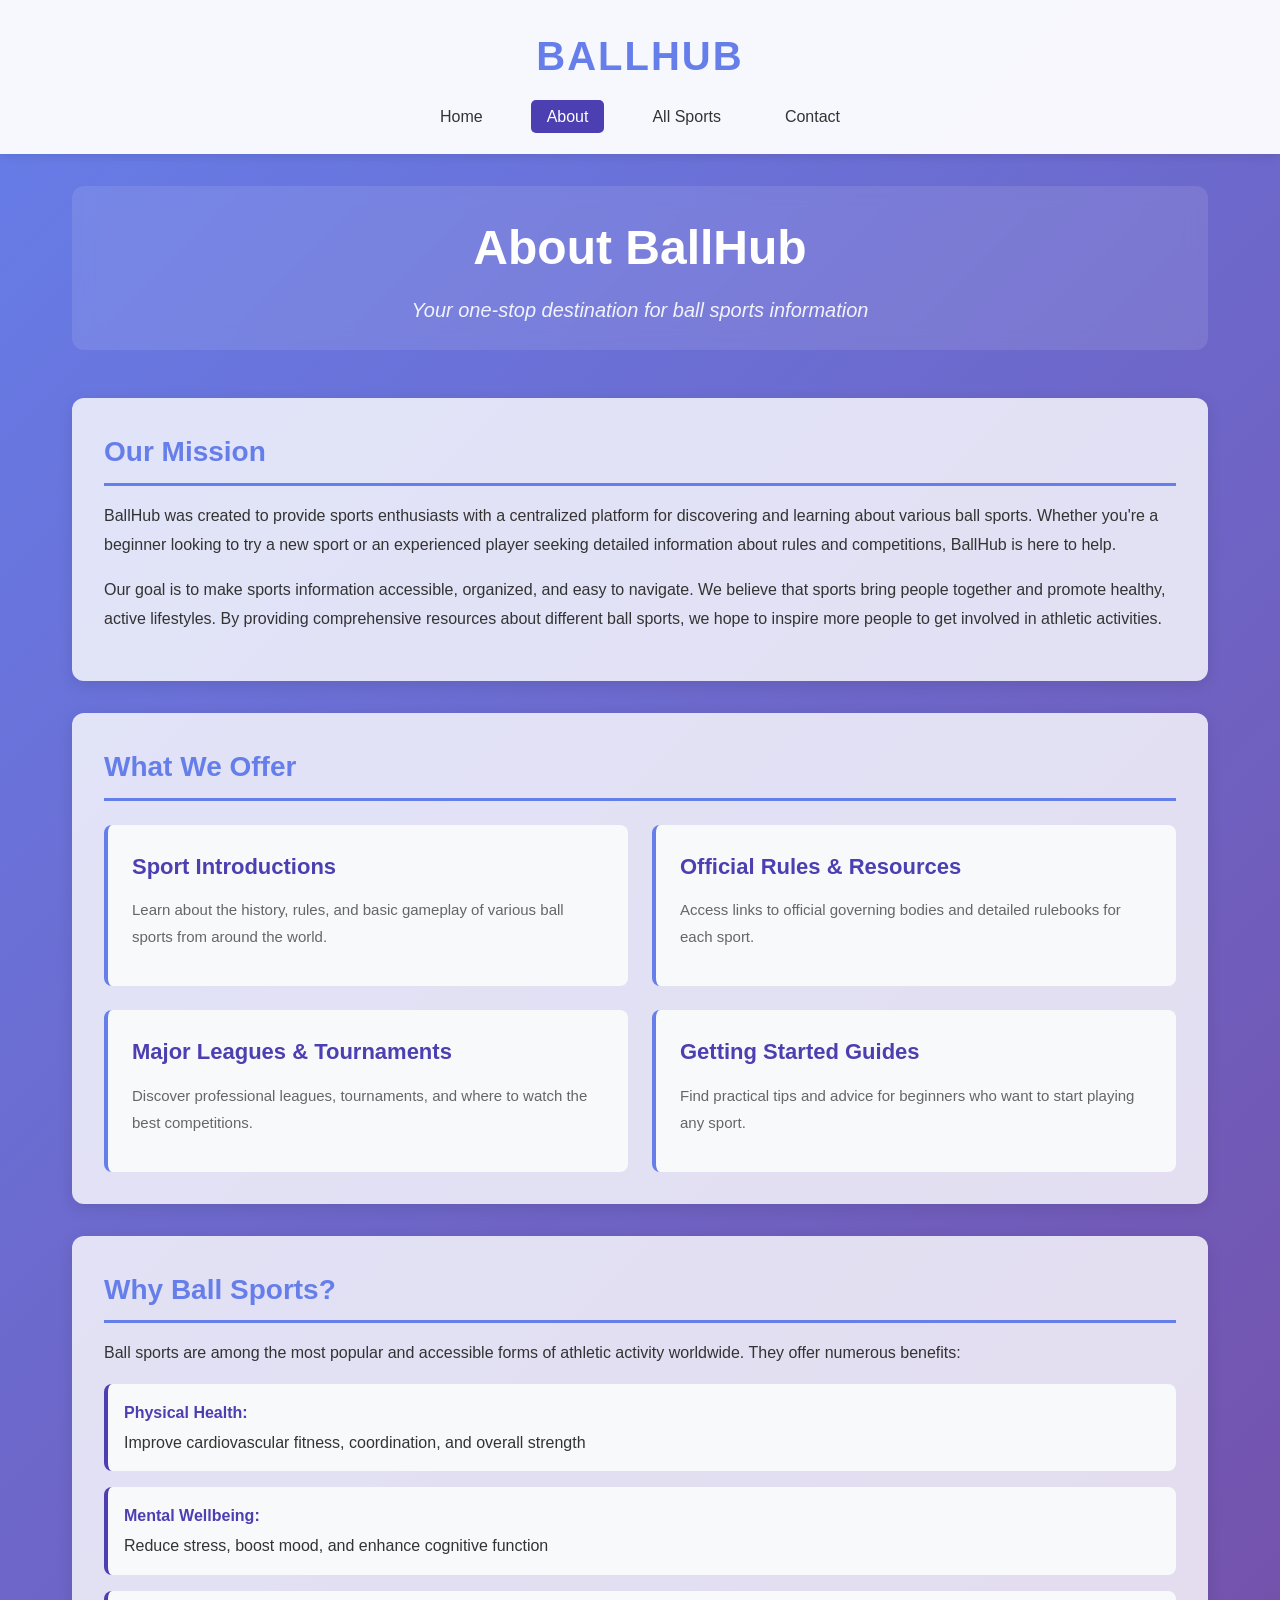
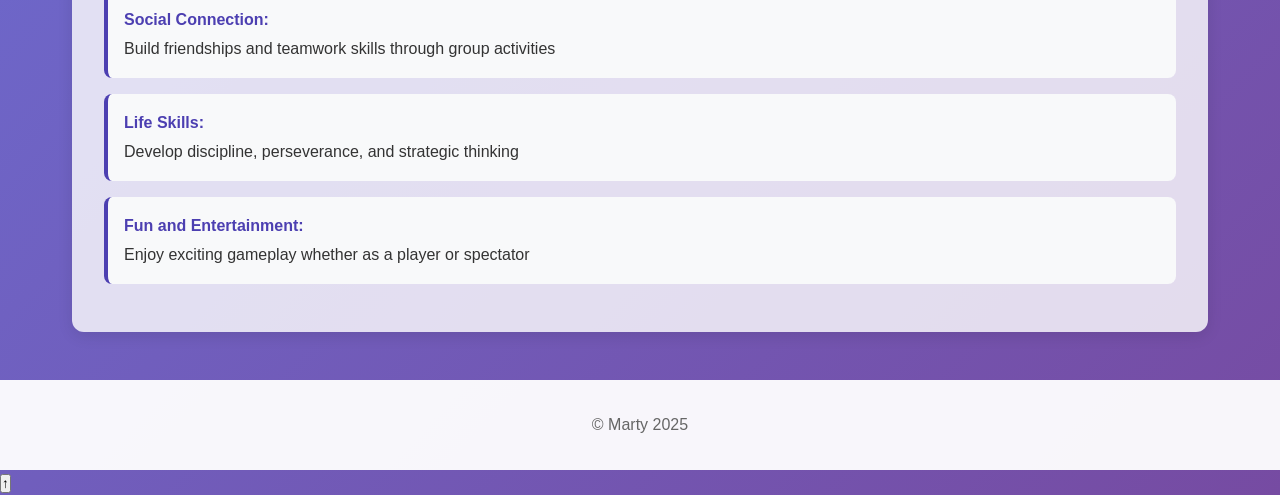
==== about.html @ 860aee1d "Add files via upload" ====
<!DOCTYPE html>
<html lang="en">
<head>
    <meta charset="UTF-8">
    <meta name="viewport" content="width=device-width, initial-scale=1.0">
    <title>About - BallHub</title>
    <link rel="stylesheet" href="css/ball.css">
</head>
<body>
    <!-- Skip to Main Content Link -->
    <a href="#main-content" class="skip-link">Skip to Main Content</a>

    <!-- Header Section -->
    <header>
        <h1 class="site-title">BallHub</h1>
        <nav>
            <ul class="nav-menu">
                <li><a href="index.html">Home</a></li>
                <li><a href="about.html" class="active">About</a></li>
                <li><a href="sports.html">All Sports</a></li>
                <li><a href="contact.html">Contact</a></li>
            </ul>
        </nav>
    </header>

    <!-- Main Content -->
    <main id="main-content">
        <!-- Page Title -->
        <section class="page-header">
            <h2>About BallHub</h2>
            <p class="subtitle">Your one-stop destination for ball sports information</p>
        </section>

        <!-- Mission Section -->
        <section class="content-section">
            <h3>Our Mission</h3>
            <p>BallHub was created to provide sports enthusiasts with a centralized platform for discovering and learning about various ball sports. Whether you're a beginner looking to try a new sport or an experienced player seeking detailed information about rules and competitions, BallHub is here to help.</p>
            <p>Our goal is to make sports information accessible, organized, and easy to navigate. We believe that sports bring people together and promote healthy, active lifestyles. By providing comprehensive resources about different ball sports, we hope to inspire more people to get involved in athletic activities.</p>
        </section>

        <!-- What We Offer Section -->
        <section class="content-section">
            <h3>What We Offer</h3>
            <div class="leagues-grid">
                <div class="league-card">
                    <h4>Sport Introductions</h4>
                    <p>Learn about the history, rules, and basic gameplay of various ball sports from around the world.</p>
                </div>
                <div class="league-card">
                    <h4>Official Rules & Resources</h4>
                    <p>Access links to official governing bodies and detailed rulebooks for each sport.</p>
                </div>
                <div class="league-card">
                    <h4>Major Leagues & Tournaments</h4>
                    <p>Discover professional leagues, tournaments, and where to watch the best competitions.</p>
                </div>
                <div class="league-card">
                    <h4>Getting Started Guides</h4>
                    <p>Find practical tips and advice for beginners who want to start playing any sport.</p>
                </div>
            </div>
        </section>

        <!-- Why Ball Sports Section -->
        <section class="content-section">
            <h3>Why Ball Sports?</h3>
            <p>Ball sports are among the most popular and accessible forms of athletic activity worldwide. They offer numerous benefits:</p>
            <ul class="tips-list">
                <li><strong>Physical Health:</strong> Improve cardiovascular fitness, coordination, and overall strength</li>
                <li><strong>Mental Wellbeing:</strong> Reduce stress, boost mood, and enhance cognitive function</li>
                <li><strong>Social Connection:</strong> Build friendships and teamwork skills through group activities</li>
                <li><strong>Life Skills:</strong> Develop discipline, perseverance, and strategic thinking</li>
                <li><strong>Fun and Entertainment:</strong> Enjoy exciting gameplay whether as a player or spectator</li>
            </ul>
        </section>

    </main>

    <!-- Footer -->
    <footer>
        <p>&copy; Marty 2025</p>
    </footer>
    <script src="js/script.js"></script>
</body>
</html>
---- css/ball.css ----
/* Reset and Base Styles */
* {
    margin: 0;
    padding: 0;
    box-sizing: border-box;
}

body {
    font-family: 'Segoe UI', Tahoma, Geneva, Verdana, sans-serif;
    line-height: 1.6;
    color: #333;
    background: linear-gradient(135deg, #667eea 0%, #764ba2 100%);
    min-height: 100vh;
}

body.basketball-page {
    background: url('../image/basketball2.jpg');
    background-size: cover;
    background-repeat: no-repeat;
    background-attachment: fixed;
}

body.soccer-page {
    background: url('../image/soccer1.jpg');
    background-size: cover;
    background-repeat: no-repeat;
    background-attachment: fixed;
}

body.football-page {
    background: url('../image/football2.jpg');
    background-size: cover;
    background-repeat: no-repeat;
    background-attachment: fixed;
}



/* Skip to Main Content Link */
.skip-link {
    position: absolute;
    top: -100px;
    left: 0;
    background: #000;
    color: #fff;
    padding: 8px 16px;
    text-decoration: none;
    border-radius: 0 0 4px 0;
    z-index: 100;
}

.skip-link:focus {
    top: 0;
}

/* Header Styles */
header {
    background: rgba(255, 255, 255, 0.95);
    box-shadow: 0 2px 10px rgba(0, 0, 0, 0.1);
    padding: 24px 32px;
    position: sticky;
    top: 0;
    z-index: 50;
}

.site-title {
    text-align: center;
    font-size: 40px;
    color: #667eea;
    margin-bottom: 16px;
    font-weight: bold;
    text-transform: uppercase;
    letter-spacing: 2px;
}

/* Navigation */
nav {
    max-width: 1200px;
    margin: 0 auto;
}

.nav-menu {
    display: flex;
    justify-content: center;
    gap: 32px;
    list-style: none;
    flex-wrap: wrap;
}

.nav-menu a {
    text-decoration: none;
    color: #333;
    font-weight: 500;
    padding: 8px 16px;
    border-radius: 5px;
    transition: all 0.3s ease;
}

.nav-menu a:hover,
.nav-menu a.active {
    background: #4c3fb1;
    color: white;
}

/* Main Content */
main {
    max-width: 1200px;
    margin: 32px auto;
    padding: 0 32px;
}

/* Page Header */
.page-header {
    text-align: center;
    color: white;
    margin-bottom: 48px;
    padding: 24px;
    background: rgba(255, 255, 255, 0.1);
    border-radius: 12px;
    backdrop-filter: blur(10px);
}

.page-header h2 {
    font-size: 48px;
    margin-bottom: 8px;
    font-weight: bold;
}

.subtitle {
    font-size: 20px;
    opacity: 0.9;
    font-style: italic;
}

/* Content Sections */
.content-section {
    background: rgba(255, 255, 255, 0.8);
    padding: 32px;
    margin-bottom: 32px;
    border-radius: 12px;
    box-shadow: 0 4px 15px rgba(0, 0, 0, 0.1);
}

.content-section h3 {
    font-size: 28px;
    color: #667eea;
    margin-bottom: 16px;
    border-bottom: 3px solid #667eea;
    padding-bottom: 8px;
}

.content-section p {
    margin-bottom: 16px;
    font-size: 16px;
    line-height: 1.8;
}

/* Resource Lists */
.resource-list {
    list-style: none;
    padding-left: 0;
}

.resource-list li {
    margin-bottom: 16px;
    padding-left: 24px;
    position: relative;
}

.resource-list li:before {
    content: "→";
    position: absolute;
    left: 0;
    color: #667eea;
    font-weight: bold;
}

.resource-list a {
    color: #667eea;
    text-decoration: none;
    font-weight: 500;
    transition: color 0.3s ease;
}

.resource-list a:hover {
    color: #764ba2;
    text-decoration: underline;
}

/* Leagues Grid */
.leagues-grid {
    display: grid;
    grid-template-columns: repeat(2, 1fr);
    gap: 24px;
    margin-top: 24px;
}

.league-card {
    background: #f8f9fa;
    padding: 24px;
    border-radius: 8px;
    border-left: 4px solid #667eea;
    transition: transform 0.3s ease, box-shadow 0.3s ease;
}

.league-card:hover {
    transform: translateX(5px);
    box-shadow: 0 4px 12px rgba(0, 0, 0, 0.1);
}

.league-card h4 {
    font-size: 22px;
    color: #4c3fb1;
    margin-bottom: 12px;
}

.league-card p {
    font-size: 15px;
    color: #666;
    margin-bottom: 12px;
}

.league-card a {
    display: inline-block;
    color: #4c3fb1;
    text-decoration: none;
    font-weight: 500;
    padding: 8px 16px;
    border: 2px solid #4c3fb1;
    border-radius: 5px;
    transition: all 0.3s ease;
}

.league-card a:hover {
    background: #4c3fb1;
    color: white;
}

/* Tips List */
.tips-list {
    list-style: none;
    padding-left: 0;
}

.tips-list li {
    margin-bottom: 16px;
    padding: 16px;
    background: #f8f9fa;
    border-radius: 8px;
    border-left: 4px solid #4c3fb1;
}

.tips-list strong {
    color: #4c3fb1;
    display: block;
    margin-bottom: 4px;
}

/* Footer */
footer {
    background: rgba(255, 255, 255, 0.95);
    text-align: center;
    padding: 32px;
    margin-top: 48px;
}

footer p {
    color: #666;
    font-size: 16px;
}

/* Responsive Design */
@media (max-width: 768px) {
    .site-title {
        font-size: 32px;
    }

    .nav-menu {
        gap: 16px;
    }

    .page-header h2 {
        font-size: 36px;
    }

    .content-section {
        padding: 24px;
    }

    .content-section h3 {
        font-size: 24px;
    }

    .leagues-grid {
        grid-template-columns: 1fr;
    }
}

@media (max-width: 480px) {
    main {
        padding: 0 16px;
    }

    .nav-menu {
        flex-direction: column;
        gap: 8px;
    }

    .page-header h2 {
        font-size: 28px;
    }

    .content-section {
        padding: 16px;
    }

    .subtitle {
        font-size: 16px;
    }
}
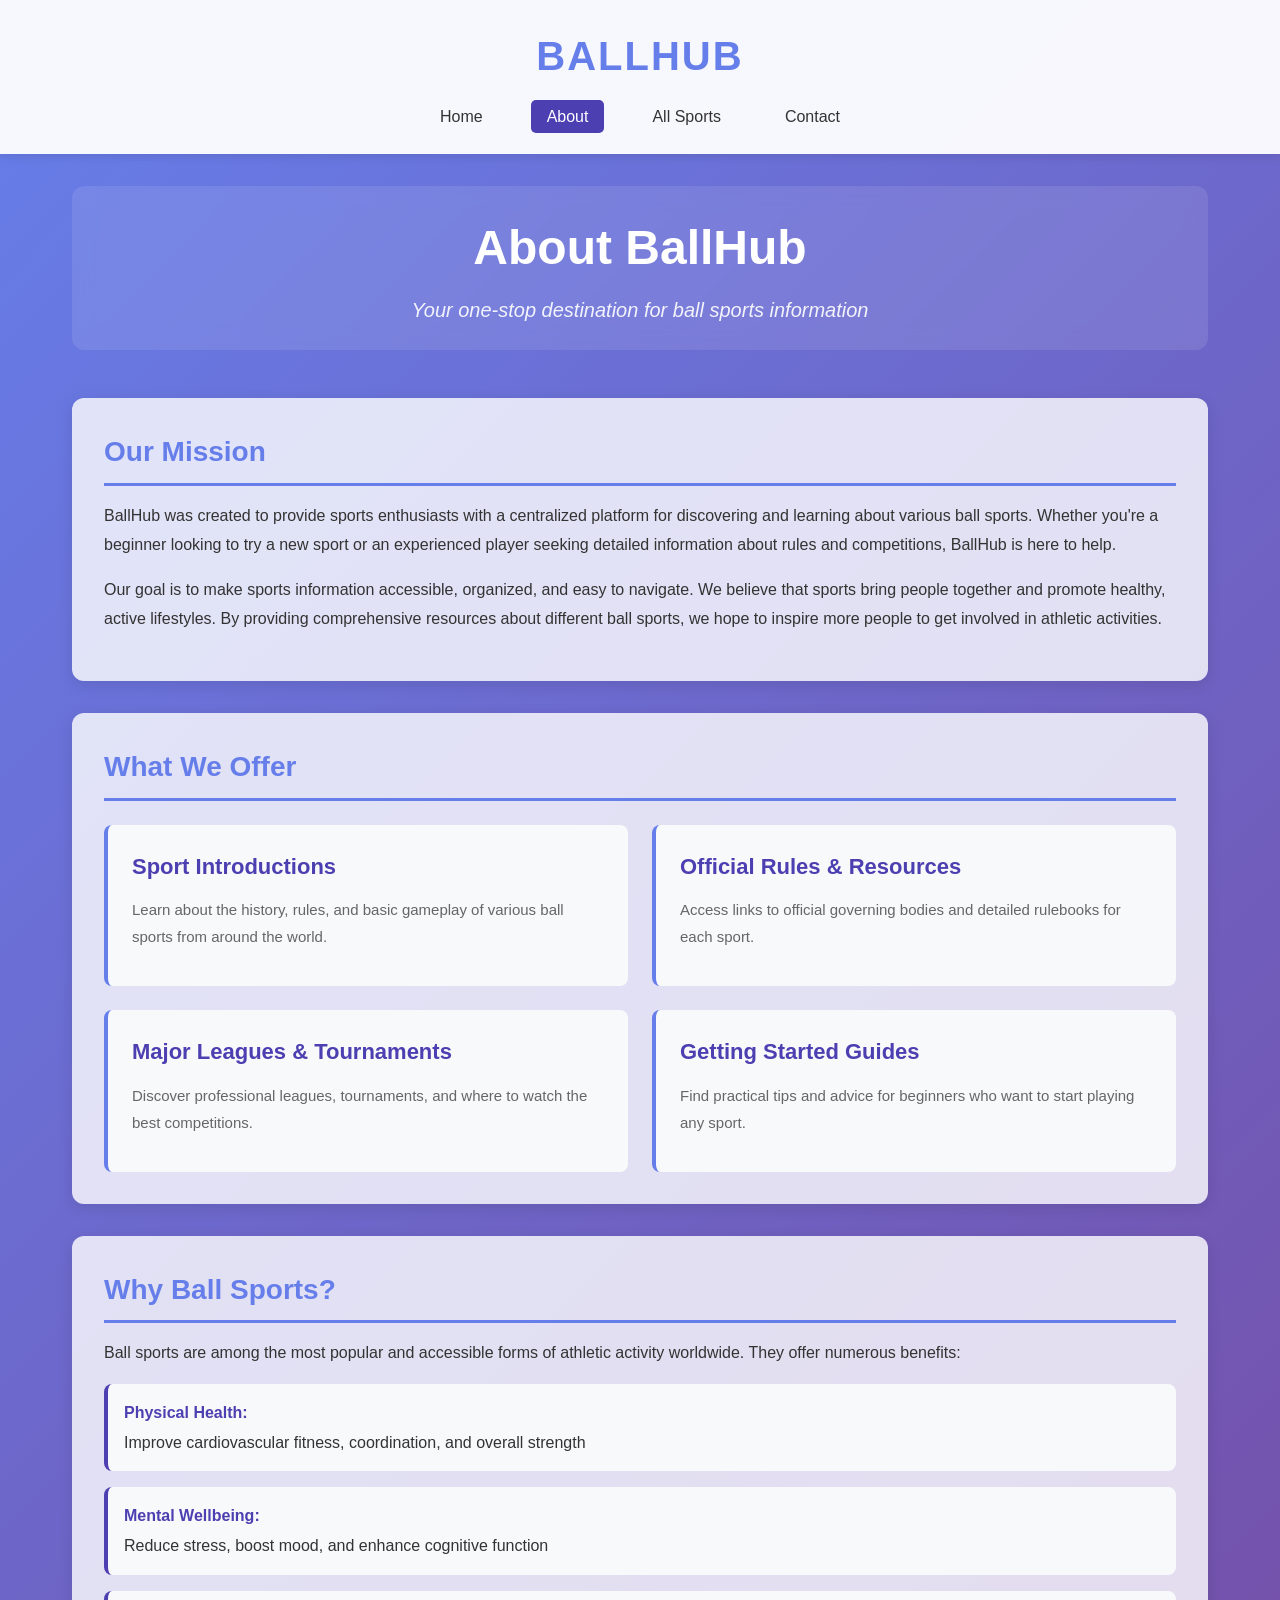
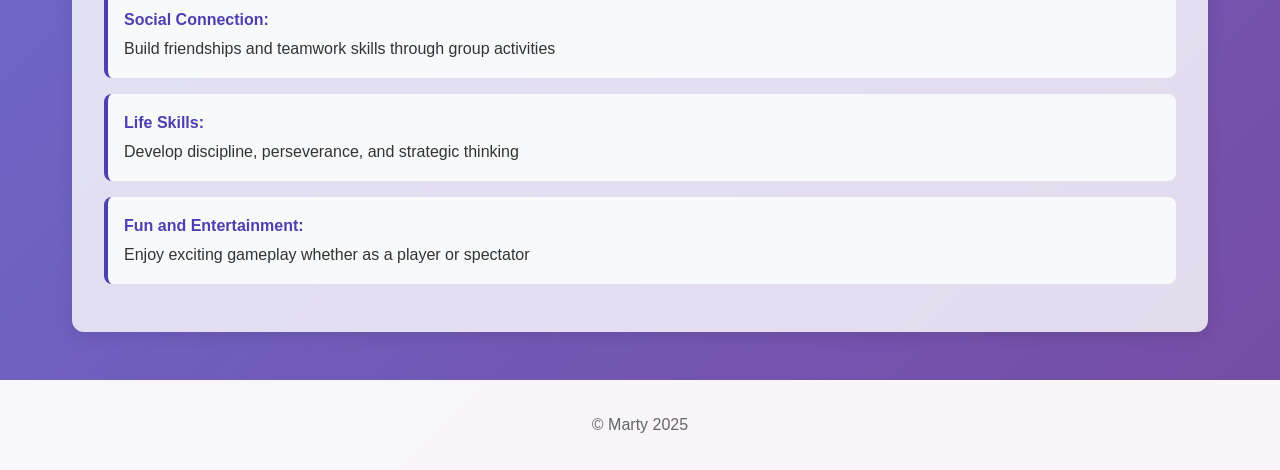
==== commit fc3c8198: "Add files via upload" ====
--- a/about.html
+++ b/about.html
@@ -7,10 +7,8 @@
     <link rel="stylesheet" href="css/ball.css">
 </head>
 <body>
-    <!-- Skip to Main Content Link -->
     <a href="#main-content" class="skip-link">Skip to Main Content</a>
 
-    <!-- Header Section -->
     <header>
         <h1 class="site-title">BallHub</h1>
         <nav>
@@ -23,22 +21,18 @@
         </nav>
     </header>
 
-    <!-- Main Content -->
     <main id="main-content">
-        <!-- Page Title -->
         <section class="page-header">
             <h2>About BallHub</h2>
             <p class="subtitle">Your one-stop destination for ball sports information</p>
         </section>
 
-        <!-- Mission Section -->
         <section class="content-section">
             <h3>Our Mission</h3>
             <p>BallHub was created to provide sports enthusiasts with a centralized platform for discovering and learning about various ball sports. Whether you're a beginner looking to try a new sport or an experienced player seeking detailed information about rules and competitions, BallHub is here to help.</p>
             <p>Our goal is to make sports information accessible, organized, and easy to navigate. We believe that sports bring people together and promote healthy, active lifestyles. By providing comprehensive resources about different ball sports, we hope to inspire more people to get involved in athletic activities.</p>
         </section>
 
-        <!-- What We Offer Section -->
         <section class="content-section">
             <h3>What We Offer</h3>
             <div class="leagues-grid">
@@ -61,7 +55,6 @@
             </div>
         </section>
 
-        <!-- Why Ball Sports Section -->
         <section class="content-section">
             <h3>Why Ball Sports?</h3>
             <p>Ball sports are among the most popular and accessible forms of athletic activity worldwide. They offer numerous benefits:</p>
@@ -76,7 +69,6 @@
 
     </main>
 
-    <!-- Footer -->
     <footer>
         <p>&copy; Marty 2025</p>
     </footer>
--- a/css/ball.css
+++ b/css/ball.css
@@ -1,4 +1,4 @@
-/* Reset and Base Styles */
+
 * {
     margin: 0;
     padding: 0;
@@ -34,9 +34,23 @@
     background-attachment: fixed;
 }
 
-
-
-/* Skip to Main Content Link */
+body.tennis-page {
+    background: url('../image/tennis2.jpg');
+    background-size: cover;
+    background-repeat: no-repeat;
+    background-attachment: fixed;
+}
+
+body.volleyball-page {
+    background: url('../image/volleyball3.jpg');
+    background-size: cover;
+    background-repeat: no-repeat;
+    background-attachment: fixed;
+}
+
+
+
+
 .skip-link {
     position: absolute;
     top: -100px;
@@ -53,7 +67,7 @@
     top: 0;
 }
 
-/* Header Styles */
+
 header {
     background: rgba(255, 255, 255, 0.95);
     box-shadow: 0 2px 10px rgba(0, 0, 0, 0.1);
@@ -73,7 +87,7 @@
     letter-spacing: 2px;
 }
 
-/* Navigation */
+
 nav {
     max-width: 1200px;
     margin: 0 auto;
@@ -102,14 +116,14 @@
     color: white;
 }
 
-/* Main Content */
+
 main {
     max-width: 1200px;
     margin: 32px auto;
     padding: 0 32px;
 }
 
-/* Page Header */
+
 .page-header {
     text-align: center;
     color: white;
@@ -132,7 +146,7 @@
     font-style: italic;
 }
 
-/* Content Sections */
+
 .content-section {
     background: rgba(255, 255, 255, 0.8);
     padding: 32px;
@@ -155,7 +169,7 @@
     line-height: 1.8;
 }
 
-/* Resource Lists */
+
 .resource-list {
     list-style: none;
     padding-left: 0;
@@ -187,7 +201,7 @@
     text-decoration: underline;
 }
 
-/* Leagues Grid */
+
 .leagues-grid {
     display: grid;
     grid-template-columns: repeat(2, 1fr);
@@ -236,7 +250,7 @@
     color: white;
 }
 
-/* Tips List */
+
 .tips-list {
     list-style: none;
     padding-left: 0;
@@ -256,7 +270,7 @@
     margin-bottom: 4px;
 }
 
-/* Footer */
+
 footer {
     background: rgba(255, 255, 255, 0.95);
     text-align: center;
@@ -269,7 +283,36 @@
     font-size: 16px;
 }
 
-/* Responsive Design */
+.back-to-top {
+    position: fixed;
+    bottom: 30px;
+    right: 30px;
+    width: 50px;
+    height: 50px;
+    background: #4c3fb1;
+    color: white;
+    border: none;
+    border-radius: 50%;
+    font-size: 24px;
+    cursor: pointer;
+    opacity: 0;
+    visibility: hidden;
+    transition: all 0.3s ease;
+    box-shadow: 0 4px 12px rgba(0, 0, 0, 0.3);
+    z-index: 1000;
+}
+
+.back-to-top:hover {
+    background: #3d2f8f;
+    transform: translateY(-5px);
+}
+
+.back-to-top.show {
+    opacity: 1;
+    visibility: visible;
+}
+
+
 @media (max-width: 768px) {
     .site-title {
         font-size: 32px;
